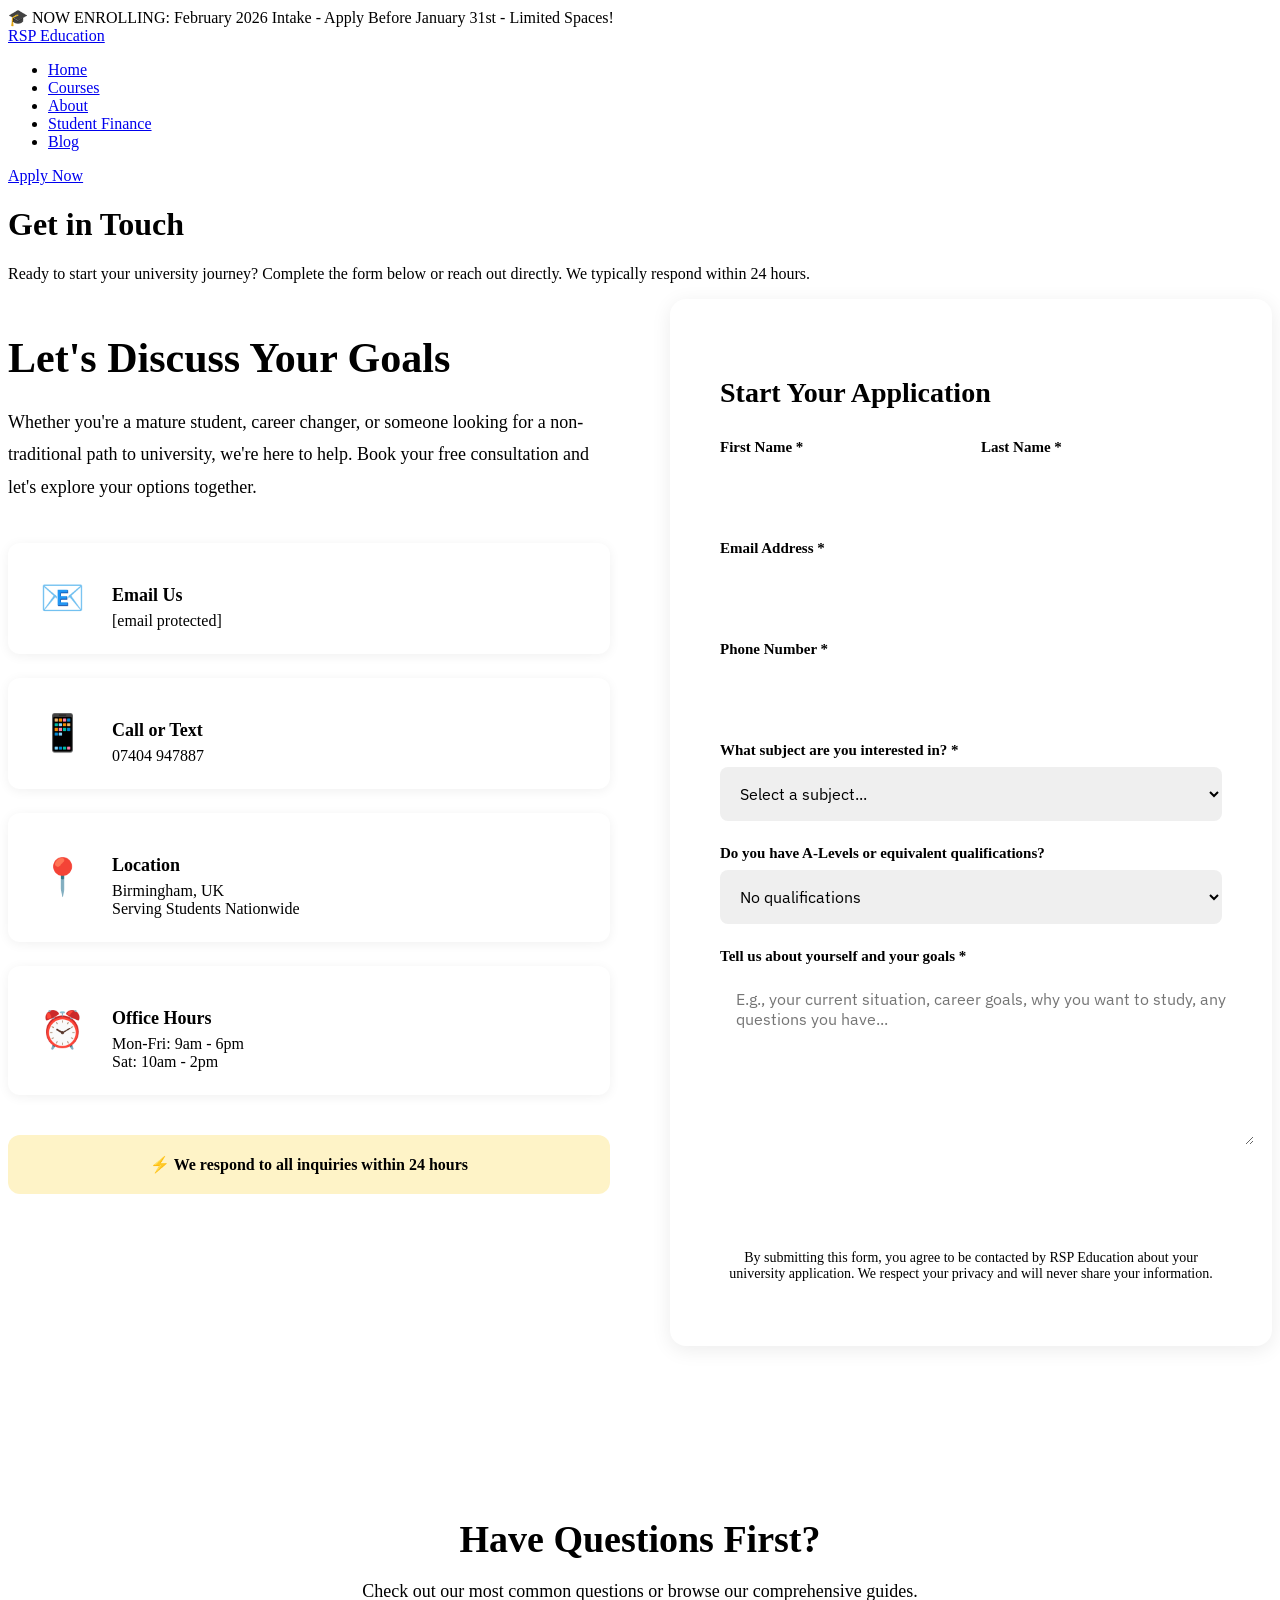
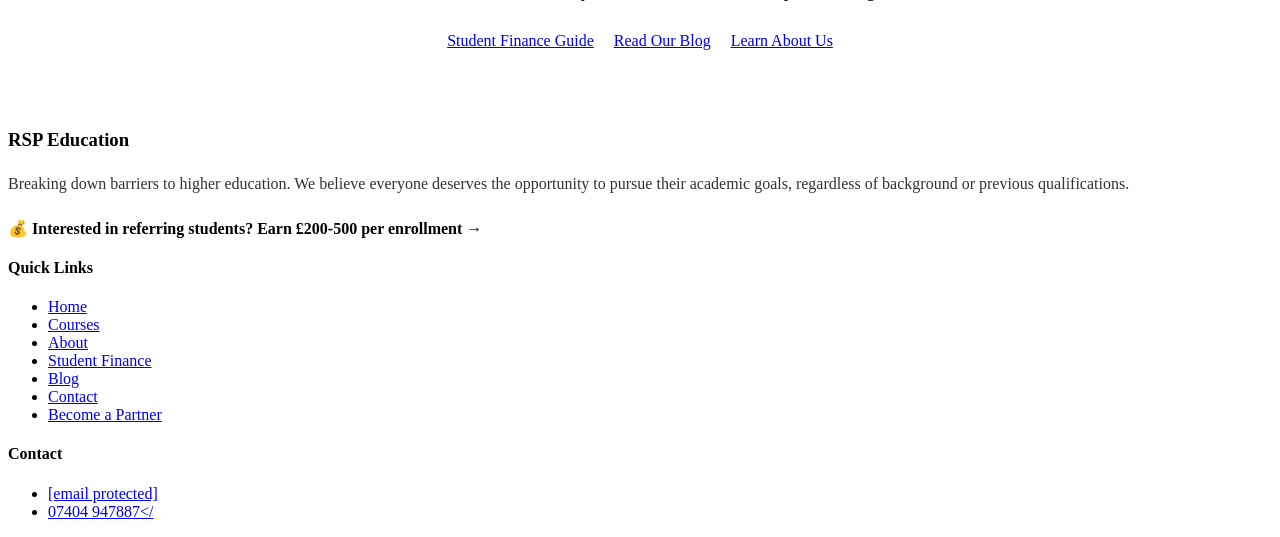
==== contact.html @ b6176096 "Add files via upload" ====
<!DOCTYPE html>
<html lang="en">
<head>
    <meta charset="UTF-8">
    <meta name="viewport" content="width=device-width, initial-scale=1.0">
    <title>Contact RSP Education | Free University Application Support</title>
    <meta name="description" content="Get in touch for free university application support. Book your consultation today. Birmingham-based, serving students nationwide.">
    
    <link rel="preconnect" href="https://fonts.googleapis.com">
    <link rel="preconnect" href="https://fonts.gstatic.com" crossorigin>
    <link href="https://fonts.googleapis.com/css2?family=DM+Serif+Display:ital@0;1&family=IBM+Plex+Sans:wght@400;500;600;700&display=swap" rel="stylesheet">
    <link rel="stylesheet" href="css/style.css">
    
    <style>
        .contact-container {
            display: grid;
            grid-template-columns: 1fr 1fr;
            gap: 60px;
            align-items: start;
        }
        
        .contact-info h2 {
            font-size: 42px;
            color: var(--primary);
            margin-bottom: 24px;
        }
        
        .contact-info p {
            font-size: 18px;
            line-height: 1.8;
            color: var(--text-light);
            margin-bottom: 40px;
        }
        
        .contact-methods {
            display: flex;
            flex-direction: column;
            gap: 24px;
        }
        
        .contact-method {
            background: white;
            padding: 24px;
            border-radius: 12px;
            display: flex;
            align-items: center;
            gap: 20px;
            box-shadow: 0 2px 12px rgba(0,0,0,0.06);
        }
        
        .contact-icon {
            font-size: 36px;
            width: 60px;
            height: 60px;
            display: flex;
            align-items: center;
            justify-content: center;
            background: var(--bg);
            border-radius: 12px;
        }
        
        .contact-method-info h3 {
            font-size: 18px;
            color: var(--primary);
            margin-bottom: 6px;
        }
        
        .contact-method-info a {
            color: var(--text-light);
            text-decoration: none;
            font-size: 16px;
        }
        
        .contact-method-info a:hover {
            color: var(--primary);
        }
        
        .contact-form {
            background: white;
            padding: 50px;
            border-radius: 16px;
            box-shadow: 0 4px 20px rgba(0,0,0,0.08);
        }
        
        .contact-form h3 {
            font-size: 28px;
            color: var(--primary);
            margin-bottom: 30px;
        }
        
        .form-group {
            margin-bottom: 24px;
        }
        
        .form-group label {
            display: block;
            font-weight: 600;
            margin-bottom: 8px;
            font-size: 15px;
        }
        
        .form-group input,
        .form-group textarea,
        .form-group select {
            width: 100%;
            padding: 16px;
            border: 2px solid var(--border);
            border-radius: 8px;
            font-size: 16px;
            font-family: 'IBM Plex Sans', sans-serif;
            transition: border-color 0.3s;
        }
        
        .form-group input:focus,
        .form-group textarea:focus,
        .form-group select:focus {
            outline: none;
            border-color: var(--primary);
        }
        
        .form-group textarea {
            min-height: 140px;
            resize: vertical;
        }
        
        .form-row {
            display: grid;
            grid-template-columns: 1fr 1fr;
            gap: 20px;
        }
        
        .submit-btn {
            background: var(--primary);
            color: white;
            padding: 18px 40px;
            border: none;
            border-radius: 8px;
            font-size: 18px;
            font-weight: 700;
            cursor: pointer;
            width: 100%;
            transition: all 0.3s;
        }
        
        .submit-btn:hover {
            background: var(--primary-dark);
            transform: translateY(-2px);
        }
        
        .response-time {
            background: #fef3c7;
            padding: 20px;
            border-radius: 12px;
            margin-top: 40px;
            text-align: center;
            font-weight: 600;
            color: var(--primary-dark);
        }
        
        @media (max-width: 968px) {
            .contact-container {
                grid-template-columns: 1fr;
            }
            
            .form-row {
                grid-template-columns: 1fr;
            }
        }
    </style>
</head>
<body>
    <!-- Urgent Banner -->
    <div class="urgent-banner">
        <span>🎓</span> NOW ENROLLING: February 2026 Intake - Apply Before January 31st - Limited Spaces!
    </div>
    
    <!-- Header -->
    <header>
        <nav>
            <a href="index.html" class="logo">RSP Education</a>
            <ul class="nav-links">
                <li><a href="index.html">Home</a></li>
                <li><a href="courses.html">Courses</a></li>
                <li><a href="about.html">About</a></li>
                <li><a href="student-finance.html">Student Finance</a></li>
                <li><a href="blog.html">Blog</a></li>
            </ul>
            <a href="contact.html" class="cta-btn-header">Apply Now</a>
        </nav>
    </header>
    
    <!-- Page Header -->
    <div class="page-header">
        <h1>Get in Touch</h1>
        <p>Ready to start your university journey? Complete the form below or reach out directly. We typically respond within 24 hours.</p>
    </div>
    
    <!-- Contact Section -->
    <div class="container">
        <div class="contact-container">
            <!-- Contact Info -->
            <div class="contact-info">
                <h2>Let's Discuss Your Goals</h2>
                <p>
                    Whether you're a mature student, career changer, or someone looking for a non-traditional path to university, we're here to help. Book your free consultation and let's explore your options together.
                </p>
                
                <div class="contact-methods">
                    <div class="contact-method">
                        <div class="contact-icon">📧</div>
                        <div class="contact-method-info">
                            <h3>Email Us</h3>
                            <a href="/cdn-cgi/l/email-protection#4d24232b220d3f3e3d2829382e2c39242223632e22633826"><span class="__cf_email__" data-cfemail="274e494148675554574243524446534e484909444809524c">[email&#160;protected]</span></a>
                        </div>
                    </div>
                    
                    <div class="contact-method">
                        <div class="contact-icon">📱</div>
                        <div class="contact-method-info">
                            <h3>Call or Text</h3>
                            <a href="tel:+447404947887">07404 947887</a>
                        </div>
                    </div>
                    
                    <div class="contact-method">
                        <div class="contact-icon">📍</div>
                        <div class="contact-method-info">
                            <h3>Location</h3>
                            <span style="color: var(--text-light); font-size: 16px;">Birmingham, UK<br>Serving Students Nationwide</span>
                        </div>
                    </div>
                    
                    <div class="contact-method">
                        <div class="contact-icon">⏰</div>
                        <div class="contact-method-info">
                            <h3>Office Hours</h3>
                            <span style="color: var(--text-light); font-size: 16px;">Mon-Fri: 9am - 6pm<br>Sat: 10am - 2pm</span>
                        </div>
                    </div>
                </div>
                
                <div class="response-time">
                    ⚡ We respond to all inquiries within 24 hours
                </div>
            </div>
            
            <!-- Contact Form -->
            <div class="contact-form">
                <h3>Start Your Application</h3>
                <form action="https://formspree.io/f/YOUR_FORM_ID" method="POST">
                    <div class="form-row">
                        <div class="form-group">
                            <label for="firstName">First Name *</label>
                            <input type="text" id="firstName" name="firstName" required>
                        </div>
                        <div class="form-group">
                            <label for="lastName">Last Name *</label>
                            <input type="text" id="lastName" name="lastName" required>
                        </div>
                    </div>
                    
                    <div class="form-group">
                        <label for="email">Email Address *</label>
                        <input type="email" id="email" name="email" required>
                    </div>
                    
                    <div class="form-group">
                        <label for="phone">Phone Number *</label>
                        <input type="tel" id="phone" name="phone" required>
                    </div>
                    
                    <div class="form-group">
                        <label for="course">What subject are you interested in? *</label>
                        <select id="course" name="course" required>
                            <option value="">Select a subject...</option>
                            <option value="business">Business & Management</option>
                            <option value="accounting">Accounting & Finance</option>
                            <option value="computing">Computing & IT</option>
                            <option value="healthcare">Health & Social Care</option>
                            <option value="engineering">Construction & Engineering</option>
                            <option value="project">Project Management</option>
                            <option value="law">Law & Criminology</option>
                            <option value="education">Education & Teaching</option>
                            <option value="psychology">Psychology</option>
                            <option value="creative">Creative Arts & Media</option>
                            <option value="hospitality">Hospitality & Tourism</option>
                            <option value="social">Social Sciences</option>
                            <option value="unsure">Not Sure Yet</option>
                        </select>
                    </div>
                    
                    <div class="form-group">
                        <label for="qualifications">Do you have A-Levels or equivalent qualifications?</label>
                        <select id="qualifications" name="qualifications">
                            <option value="no">No qualifications</option>
                            <option value="gcse">GCSEs only</option>
                            <option value="alevels">A-Levels or equivalent</option>
                            <option value="work">Work experience instead</option>
                        </select>
                    </div>
                    
                    <div class="form-group">
                        <label for="message">Tell us about yourself and your goals *</label>
                        <textarea id="message" name="message" required placeholder="E.g., your current situation, career goals, why you want to study, any questions you have..."></textarea>
                    </div>
                    
                    <button type="submit" class="submit-btn">Submit Application →</button>
                    
                    <p style="font-size: 14px; color: var(--text-light); margin-top: 20px; text-align: center;">
                        By submitting this form, you agree to be contacted by RSP Education about your university application. We respect your privacy and will never share your information.
                    </p>
                </form>
            </div>
        </div>
        
        <!-- FAQ Quick Links -->
        <div style="background: var(--bg); padding: 60px; border-radius: 20px; margin-top: 80px; text-align: center;">
            <h2 style="font-size: 38px; color: var(--primary); margin-bottom: 20px;">Have Questions First?</h2>
            <p style="font-size: 18px; color: var(--text-light); margin-bottom: 30px;">Check out our most common questions or browse our comprehensive guides.</p>
            <div style="display: flex; gap: 20px; justify-content: center; flex-wrap: wrap;">
                <a href="student-finance.html" class="btn-secondary">Student Finance Guide</a>
                <a href="blog.html" class="btn-secondary">Read Our Blog</a>
                <a href="about.html" class="btn-secondary">Learn About Us</a>
            </div>
        </div>
    </div>
    
    <!-- Footer -->
    <footer>
        <div class="footer-content">
            <div class="footer-about">
                <h3>RSP Education</h3>
                <p style="line-height: 1.8; opacity: 0.8;">
                    Breaking down barriers to higher education. We believe everyone deserves the opportunity 
                    to pursue their academic goals, regardless of background or previous qualifications.
                </p>
                <p style="margin-top: 20px; font-weight: 600;">
                    💰 <a href="referral-partners.html" style="color: var(--accent); text-decoration: none;">Interested in referring students? Earn £200-500 per enrollment →</a>
                </p>
            </div>
            
            <div class="footer-links">
                <h4>Quick Links</h4>
                <ul>
                    <li><a href="index.html">Home</a></li>
                    <li><a href="courses.html">Courses</a></li>
                    <li><a href="about.html">About</a></li>
                    <li><a href="student-finance.html">Student Finance</a></li>
                    <li><a href="blog.html">Blog</a></li>
                    <li><a href="contact.html">Contact</a></li>
                    <li><a href="referral-partners.html">Become a Partner</a></li>
                </ul>
            </div>
            
            <div class="footer-links">
                <h4>Contact</h4>
                <ul>
                    <li><a href="/cdn-cgi/l/email-protection#254c4b434a655756554041504644514c4a4b0b464a0b504e"><span class="__cf_email__" data-cfemail="bbd2d5ddd4fbc9c8cbdedfced8dacfd2d4d595d8d495ced0">[email&#160;protected]</span></a></li>
                    <li><a href="tel:+447404947887">07404 947887</
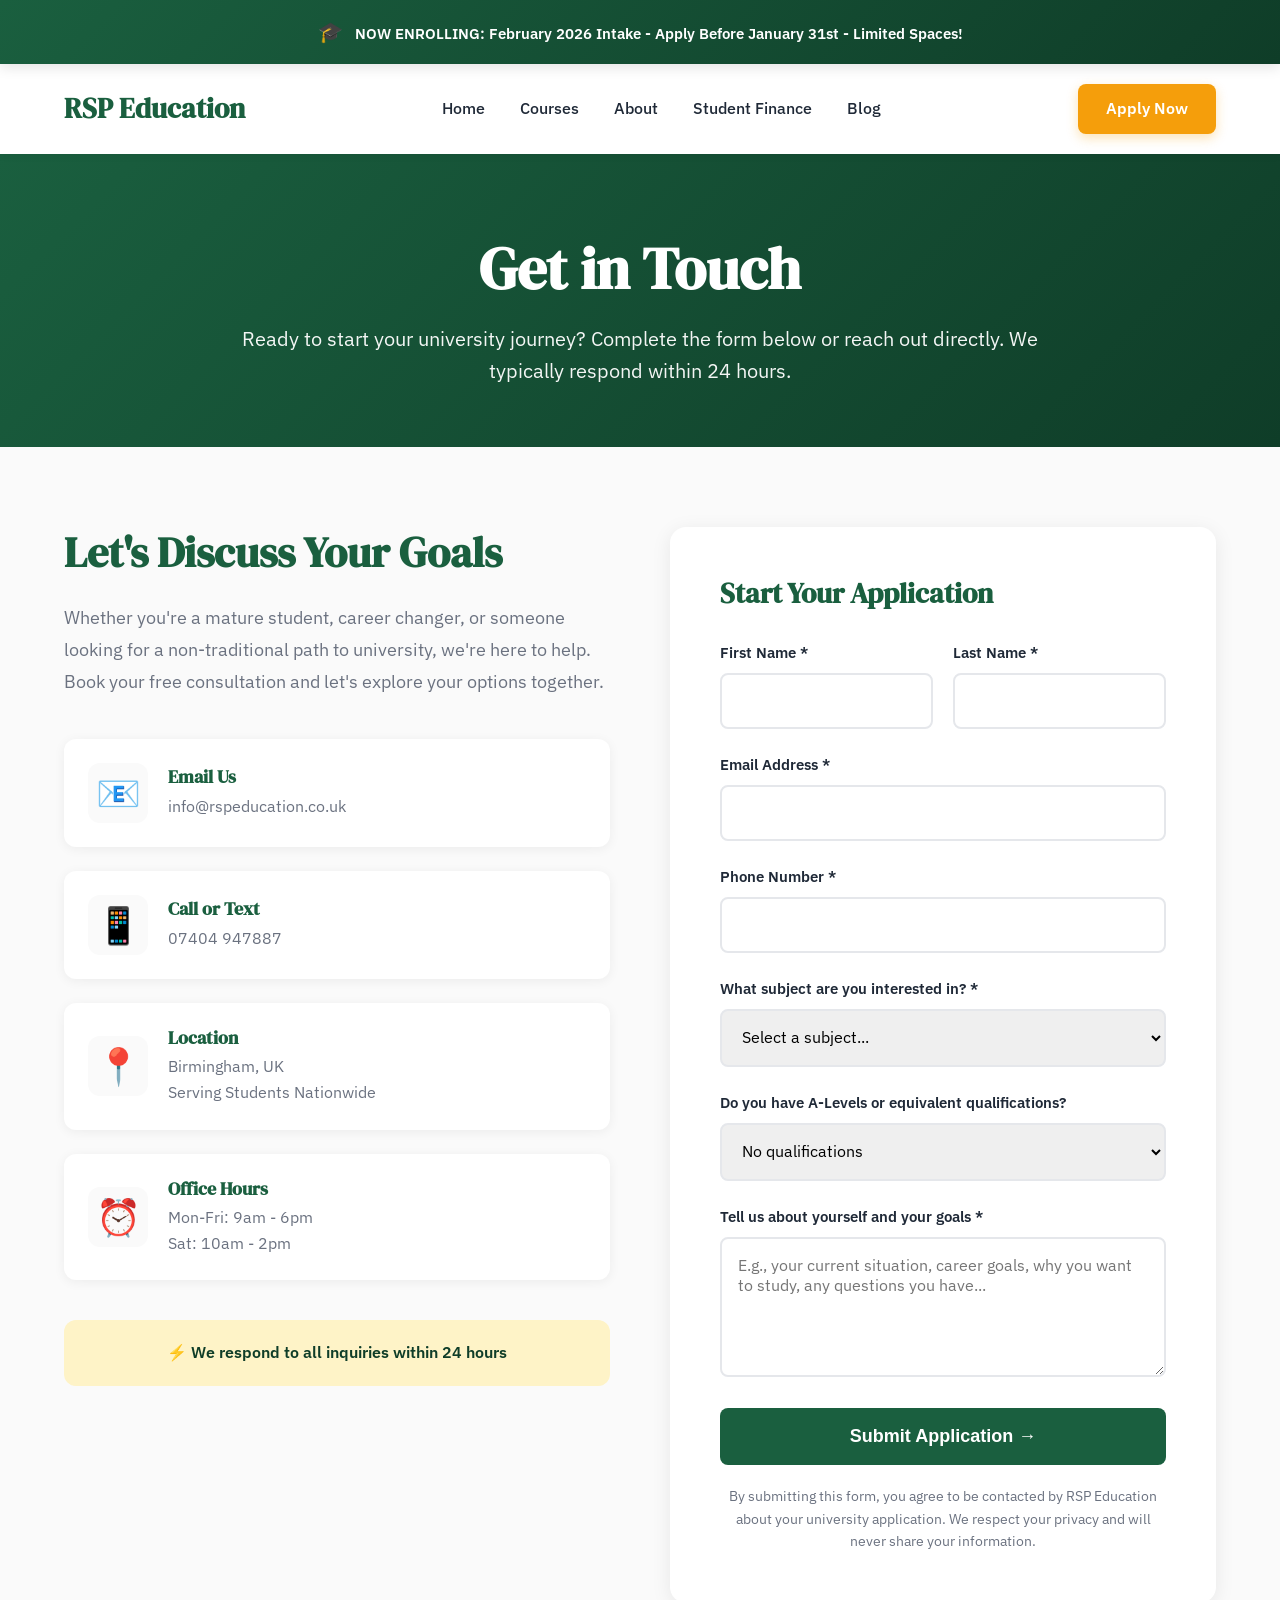
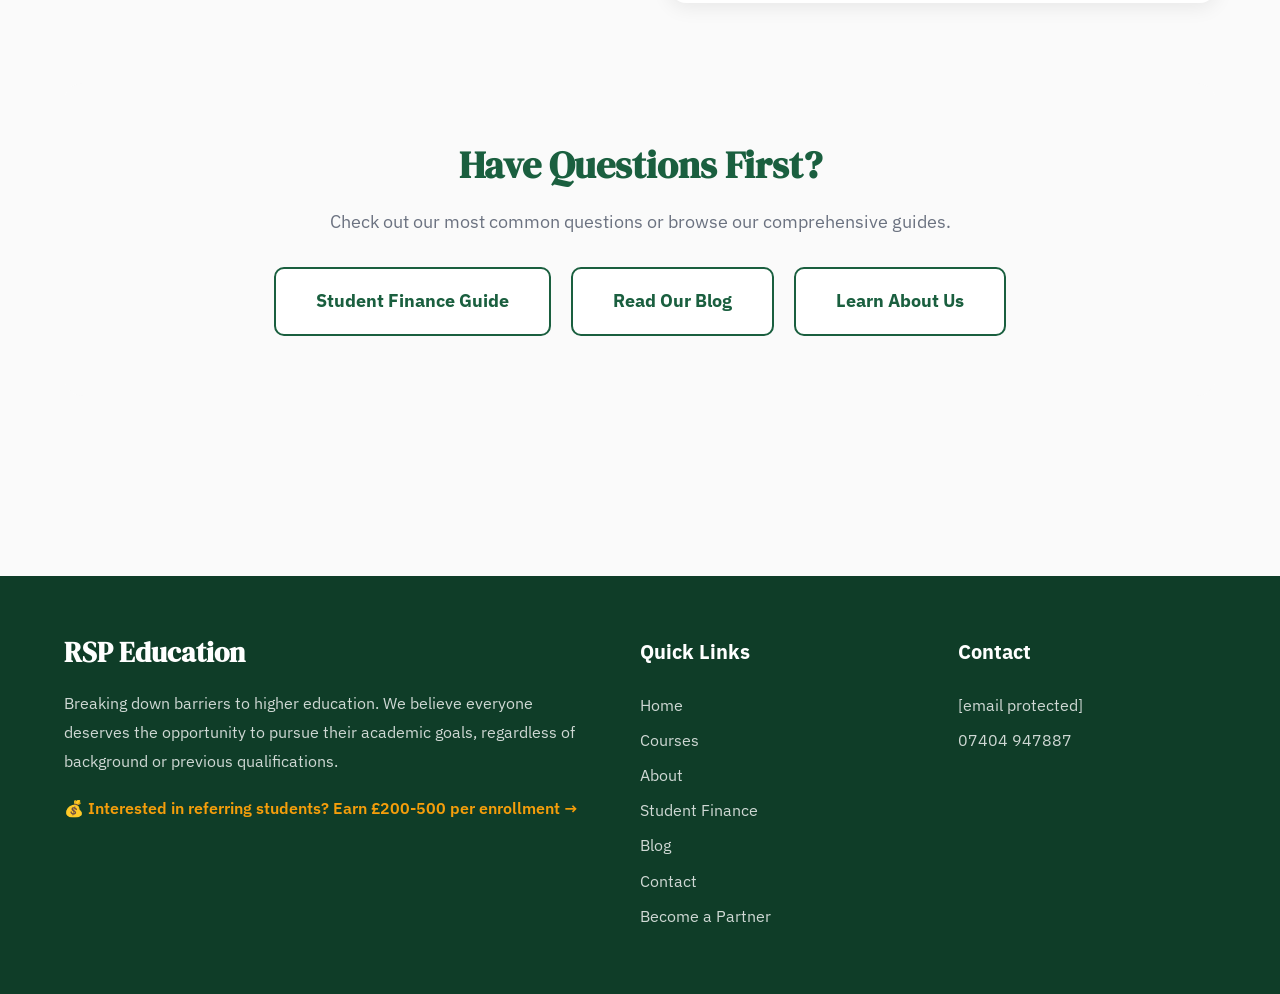
==== commit 277913f8: "Update contact.html" ====
--- a/contact.html
+++ b/contact.html
@@ -210,7 +210,7 @@
                         <div class="contact-icon">📧</div>
                         <div class="contact-method-info">
                             <h3>Email Us</h3>
-                            <a href="/cdn-cgi/l/email-protection#4d24232b220d3f3e3d2829382e2c39242223632e22633826"><span class="__cf_email__" data-cfemail="274e494148675554574243524446534e484909444809524c">[email&#160;protected]</span></a>
+                            <a href=""mailto:info@rspeducation.co.uk">info@rspeducation.co.uk</</span></a>
                         </div>
                     </div>
                     
@@ -356,4 +356,4 @@
                 <h4>Contact</h4>
                 <ul>
                     <li><a href="/cdn-cgi/l/email-protection#254c4b434a655756554041504644514c4a4b0b464a0b504e"><span class="__cf_email__" data-cfemail="bbd2d5ddd4fbc9c8cbdedfced8dacfd2d4d595d8d495ced0">[email&#160;protected]</span></a></li>
-                    <li><a href="tel:+447404947887">07404 947887</+                    <li><a href="tel:+447404947887">07404 947887</
--- a/css/style.css
+++ b/css/style.css
@@ -0,0 +1,259 @@
+:root {
+    --primary: #1a5f3f;
+    --primary-dark: #0f3d28;
+    --accent: #f59e0b;
+    --text: #1f2937;
+    --text-light: #6b7280;
+    --bg: #fafafa;
+    --white: #ffffff;
+    --border: #e5e7eb;
+    --success: #10b981;
+}
+
+* {
+    margin: 0;
+    padding: 0;
+    box-sizing: border-box;
+}
+
+body {
+    font-family: 'IBM Plex Sans', sans-serif;
+    color: var(--text);
+    line-height: 1.6;
+    background: var(--bg);
+    overflow-x: hidden;
+}
+
+h1, h2, h3 {
+    font-family: 'DM Serif Display', serif;
+    line-height: 1.2;
+}
+
+/* Urgent Banner */
+.urgent-banner {
+    background: linear-gradient(135deg, var(--primary) 0%, var(--primary-dark) 100%);
+    color: white;
+    padding: 16px 20px;
+    text-align: center;
+    font-weight: 600;
+    font-size: 15px;
+    position: sticky;
+    top: 0;
+    z-index: 1000;
+    box-shadow: 0 4px 12px rgba(0,0,0,0.1);
+}
+
+.urgent-banner span {
+    font-size: 20px;
+    margin-right: 8px;
+}
+
+/* Header */
+header {
+    background: white;
+    padding: 20px 5%;
+    box-shadow: 0 2px 8px rgba(0,0,0,0.05);
+    position: sticky;
+    top: 50px;
+    z-index: 999;
+}
+
+nav {
+    display: flex;
+    justify-content: space-between;
+    align-items: center;
+    max-width: 1400px;
+    margin: 0 auto;
+}
+
+.logo {
+    font-size: 28px;
+    font-weight: 700;
+    color: var(--primary);
+    font-family: 'DM Serif Display', serif;
+    text-decoration: none;
+}
+
+.nav-links {
+    display: flex;
+    gap: 35px;
+    list-style: none;
+}
+
+.nav-links a {
+    text-decoration: none;
+    color: var(--text);
+    font-weight: 500;
+    transition: color 0.3s;
+}
+
+.nav-links a:hover,
+.nav-links a.active {
+    color: var(--primary);
+}
+
+.cta-btn-header {
+    background: var(--accent);
+    color: white;
+    padding: 12px 28px;
+    border-radius: 8px;
+    text-decoration: none;
+    font-weight: 600;
+    transition: all 0.3s;
+    box-shadow: 0 4px 12px rgba(245, 158, 11, 0.3);
+}
+
+.cta-btn-header:hover {
+    transform: translateY(-2px);
+    box-shadow: 0 6px 20px rgba(245, 158, 11, 0.4);
+}
+
+/* Page Header */
+.page-header {
+    background: linear-gradient(135deg, var(--primary) 0%, var(--primary-dark) 100%);
+    color: white;
+    padding: 80px 5% 60px;
+    text-align: center;
+}
+
+.page-header h1 {
+    font-size: 58px;
+    margin-bottom: 20px;
+}
+
+.page-header p {
+    font-size: 20px;
+    max-width: 800px;
+    margin: 0 auto;
+    opacity: 0.95;
+}
+
+/* Main Content Container */
+.container {
+    max-width: 1400px;
+    margin: 0 auto;
+    padding: 80px 5%;
+}
+
+.content-wrapper {
+    max-width: 900px;
+    margin: 0 auto;
+}
+
+/* Buttons */
+.btn-primary {
+    background: var(--accent);
+    color: white;
+    padding: 18px 40px;
+    border-radius: 10px;
+    text-decoration: none;
+    font-weight: 700;
+    font-size: 18px;
+    transition: all 0.3s;
+    box-shadow: 0 8px 24px rgba(245, 158, 11, 0.4);
+    display: inline-block;
+}
+
+.btn-primary:hover {
+    transform: translateY(-3px);
+    box-shadow: 0 12px 32px rgba(245, 158, 11, 0.5);
+}
+
+.btn-secondary {
+    background: white;
+    color: var(--primary);
+    padding: 18px 40px;
+    border-radius: 10px;
+    text-decoration: none;
+    font-weight: 700;
+    font-size: 18px;
+    transition: all 0.3s;
+    border: 2px solid var(--primary);
+    display: inline-block;
+}
+
+.btn-secondary:hover {
+    background: var(--primary);
+    color: white;
+}
+
+/* Section Title */
+.section-title {
+    font-size: 48px;
+    text-align: center;
+    margin-bottom: 60px;
+    color: var(--primary);
+}
+
+/* Cards */
+.card {
+    background: white;
+    padding: 40px;
+    border-radius: 16px;
+    box-shadow: 0 4px 16px rgba(0,0,0,0.08);
+    margin-bottom: 30px;
+}
+
+/* Footer */
+footer {
+    background: var(--primary-dark);
+    color: white;
+    padding: 60px 5%;
+    margin-top: 100px;
+}
+
+.footer-content {
+    max-width: 1400px;
+    margin: 0 auto;
+    display: grid;
+    grid-template-columns: 2fr 1fr 1fr;
+    gap: 60px;
+}
+
+.footer-about h3 {
+    font-size: 28px;
+    margin-bottom: 20px;
+}
+
+.footer-links h4 {
+    font-size: 20px;
+    margin-bottom: 20px;
+}
+
+.footer-links ul {
+    list-style: none;
+}
+
+.footer-links a {
+    color: rgba(255,255,255,0.8);
+    text-decoration: none;
+    line-height: 2.2;
+    transition: color 0.3s;
+}
+
+.footer-links a:hover {
+    color: white;
+}
+
+.footer-bottom {
+    text-align: center;
+    margin-top: 60px;
+    padding-top: 30px;
+    border-top: 1px solid rgba(255,255,255,0.2);
+    color: rgba(255,255,255,0.7);
+}
+
+/* Responsive */
+@media (max-width: 968px) {
+    .nav-links {
+        display: none;
+    }
+    
+    .page-header h1 {
+        font-size: 42px;
+    }
+    
+    .footer-content {
+        grid-template-columns: 1fr;
+    }
+}
